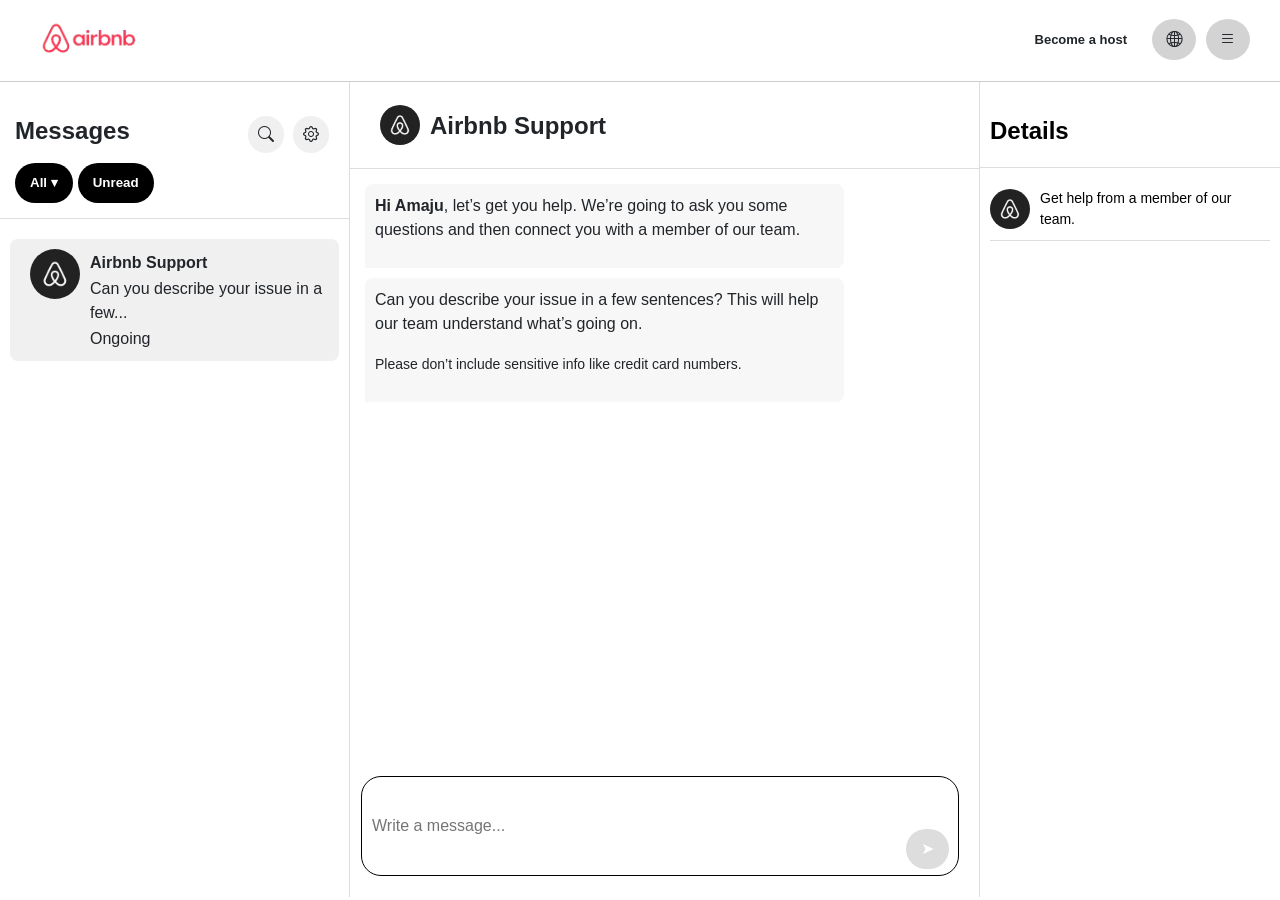
==== contactus.html @ 12680671 "initial commit" ====
<!DOCTYPE html>
<html lang="en">
<head>
    <meta charset="UTF-8">
    <meta name="viewport" content="width=device-width, initial-scale=1.0">
    <title>Contact Us</title>
    <link rel="stylesheet" href="styles.css">
    <link rel="stylesheet" href="https://cdn.jsdelivr.net/npm/bootstrap-icons@1.11.3/font/bootstrap-icons.css">
    <link href="https://cdn.jsdelivr.net/npm/bootstrap@5.3.7/dist/css/bootstrap.min.css" rel="stylesheet" integrity="sha384-LN+7fdVzj6u52u30Kp6M/trliBMCMKTyK833zpbD+pXdCLuTusPj697FH4R/5mcr" crossorigin="anonymous">
    <link rel="shortcut icon" href="images/airbnb-logo-removebg-preview.png" type="image/x-icon">
    <style>
        body{
            font-family: 'Nunito', sans-serif;
        }
        .chat-container {
            display: grid;
            grid-template-columns: 350px 1fr 300px;
            height: calc(100vh - 85px);
            overflow-y: hidden;
        }
        /* Sidebar */
        .sidebar {
            border-right: 1px solid #ddd;
            padding: 10px 0;
            
        }
        .sidebar-header{
            padding: 15px;
            border-bottom: 1px solid #ddd;
        }

        #sidebar-head1{
            display: flex;
            align-items: center;
            margin: 10px 0;
        }
        #sidebar-head1 h4{
            font-weight: bold;
        }

        .right i{ 
            margin-right: 5px;
            padding: 10px;
            border: none;
            background: #f0f0f0;
            border-radius: 20px;
        }

        .sidebar-btn{
            display: flex;
        }

        .filter-btn {
            margin-right: 5px;
            padding: 10px 15px;
            border: none;
            color: white;
            background: #000000;
            border-radius: 20px;
            font-weight: bold;
            font-size: smaller;
        }
        #all{
            position: relative;
        }

        .all-content{
            display: none;
            position: absolute;
            top: 50px;
            left: 0;
            width: 200px;
            background-color: white;
            border: 1px solid lightgray;
            border-radius: 10px;
            padding: 10px;
            box-shadow: 0 1px 6px rgba(0, 0, 0, 0.12), 0 1px 4px rgba(0, 0, 0, 0.24);
        }
        .all-content p{
            padding: 10px;
        }
        .all-content p:hover{
            background-color: #ddd;
        }

        #all.show .all-content{
            display: block;
        }


        .message-list {
            margin-top: 10px;
            padding: 10px;
        }

        .message-title{
            font-weight: bold;
        }

        .message-item {
            display: flex;
            padding: 10px;
            cursor: pointer;
            border-radius: 8px;
        }

        .message-item:hover {
            background: #f5f5f5;
        }

        .message-item.active {
            background: #f0f0f0;
        }

        
        .avatar-icon img{
            width: 50px;
            height: 50px;
            border-radius: 50%;
            margin: 0 10px;
        }

        .message-info p {
            margin: 2px 0;
        }

        /* Chat Section */
        .chat {
            display: flex;
            flex-direction: column;
            border-right: 1px solid #ddd;
        }

        .chat-header {
            display: flex;
            align-items: center;
            padding: 20px;
            border-bottom: 1px solid #ddd;
        }
        .chat-header h4{
            margin-top: 10px;
            font-weight: bold;
        }
        .chat-header img{
            width: 40px;
            height: 40px;
            border-radius: 50%;
            margin: 0 10px;
        }

        .chat-body {
            flex: 1;
            padding: 15px;
            overflow-y: auto;
        }

        .chat-message {
            background: #f7f7f7;
            padding: 10px;
            margin-bottom: 10px;
            border-radius: 8px;
            border-bottom-left-radius: 0;
            width: 80%;
        }

        .chat-input {
            position: relative;
            display: inline-block;
            padding: 1px 10px;
            padding-left: 1px;
            margin: 10px;
            margin-bottom: 20px;
            border-radius: 20px;
        }

        .chat-input input {
            flex: 1;
            padding: 0 10px;
            height: 100px;
            border: 1px solid black;
            border-radius: 20px ;
            color: black;
            width: 100%;
        }
        

        .chat-input button {
            position: absolute;
            bottom: 8px; 
            right: 20px;  
            /* background: #ff385c; */
            background: #ddd;
            color: white;
            border: none;
            border-radius: 20px;
            padding: 5px 15px;
            height: 40px;
            cursor: pointer;
        }
        .chat-input button:hover{
            background: black;
        }

        /* Details */
        .details {
            padding: 15px 0;
            display: flex;
            flex-direction: column;
        }
        .details-header{
            border-bottom: 1px solid #ddd;
            padding: 14px 10px;
        }
        .details-header h4{
            font-weight: bold;
            color: #000000;
        }
        .details-body{
            display: flex;
            align-items: center;
            justify-content: center;
            gap: 10px;
            padding: 10px 0;
            margin: 0 10px;
            border-bottom: 1px solid #ddd;
        }
        .details-body img{
            width: 40px;
            height: 40px;
            border-radius: 50%;
        }
        .details-body p{
            color: #000000;
            margin: auto;
        }
        @media screen and (max-width: 1130px){
            .details{
                display: none;
            }
            .chat-container{
                grid-template-columns: 350px 1fr 0;
            }
        }
        @media screen and (max-width: 745px) {
            nav{
                display: none;
            }
            .sidebar,.details{
                display: none;
            }
            .chat-container{
                height: 100vh;
            }
            .chat{
                height: 100vh;
                width: 100vw;
            }
        }
    </style>
</head>
<body>
    <div id="host-popup">
    <div id="host-content">
        <div id="host-header">
            <span id="closeHost">&times;</span>
        </div>
        <div id="host-body">
            <h2>What would you like to host</h2>
            <div id="options">
                <div id="home-option"><img src="images/home-removebg-preview.png" alt="home logo"><p>Home</p></div>
                <div id="exp-option"><img src="images/experience-removebg-preview.png" alt="experience logo"><p>Experience</p></div>
                <div id="serv-option"><img src="images/services-removebg-preview.png" alt="service logo"><p>Service</p></div>
            </div>
        </div>
        <div id="host-footer">
            <button class="btn btn-secondary" id="next-btn">Next</button>
        </div>
    </div>
</div>
    <nav id="main-nav">
        <div class="nav-con">
        <div class="nav-left">
            <a href="index.html">
                <img src="images/logo-removebg-preview.png" alt="logo">
            </a>
            
        </div>
        
        <div class="nav-right">
            <div class="one">
                <p>Become a host</p>
            </div>
            <div class="two">
                <i class="bi bi-globe2"></i>
            </div>
            <div class="three" id="three">
                <i class="bi bi-list"></i>
                <div id="three-content">
                    <div><a href="helpcenter.html">Help Center</a></div>
                    <hr>
                    <div><a href="">Refer a host</a></div>
                    <div><a href="">Find a host</a></div>
                    <div><a href="">Gift cards</a></div>
                    <hr>
                    <div class="openLogin"><a href="login.html" style="text-decoration: none; color: black;">Login or Sign Up</a></div>
                </div>
            </div>
        </div>
    </div>
   
    </nav>
    
    
    <main class="chat-container">
        <!-- Sidebar -->
        <aside class="sidebar">
            <div class="sidebar-header">
                <div id="sidebar-head1">
                    <h4>Messages</h4>
                    <div class="right">
                        <i class="bi bi-search"></i>
                        <i class="bi bi-gear"></i>
                    </div>
                </div>
                
                <div class="sidebar-btn">
                    <div id="all">
                        <button class="filter-btn">All <span>&blacktriangledown;</span></button>
                        <div class="all-content">
                            <p>All</p>
                            <p>Traveling</p>
                            <p>Support</p>
                        </div>
                    </div>
                    <button class="filter-btn">Unread</button>
                </div>
            </div>
            <div class="message-list">
                <div class="message-item active">
                    <div class="avatar-icon"><img src="images/airbnb-black-logo.png" alt="logo"></div>
                    <div class="message-info">
                        <p class="message-title">Airbnb Support</p>
                        <p class="message-preview">Can you describe your issue in a few...</p>
                        <span class="message-time">Ongoing</span>
                    </div>
                </div>
                
            </div>
        </aside>

        <!-- Chat Area -->
        <section class="chat">
            <div class="chat-header">
                <img src="images/airbnb-black-logo.png" alt="logo">
                <h4>Airbnb Support</h4>
            </div>
            <div class="chat-body">
                <div class="chat-message">
                    <p><strong>Hi Amaju</strong>, let’s get you help. We’re going to ask you some questions and then connect you with a member of our team.</p>
                </div>
                <div class="chat-message">
                    <p>Can you describe your issue in a few sentences? This will help our team understand what’s going on.</p>
                    <p><small>Please don’t include sensitive info like credit card numbers.</small></p>
                </div>
            </div>
            <div class="chat-input">
                <input type="text" placeholder="Write a message...">
                <button class="">➤</button>
            </div>
        </section>

        <!-- Details Panel -->
        <aside class="details">
            <div class="details-header">
                <h4>Details</h4>
            </div>
            <div class="details-body">
                <img src="images/airbnb-black-logo.png" alt="logo">
                <p>Get help from a member of our team.</p>
            </div>
            
        </aside>
    </main>

    <script src="scripts.js"></script>
    <script>
        const showAll = document.querySelector('#all');
            showAll.addEventListener("click", function (e) {
                e.stopPropagation();
                showAll.classList.toggle("show");
            });
            window.addEventListener("click", function () {
                menu[index].classList.remove("show");
            });
    </script>
</body>

</html>
---- styles.css ----
*{
    box-sizing: border-box;
}
html, body {
  overflow-x: hidden;
}

body {
  font-family: 'Segoe UI', sans-serif;
  margin: 20px;
  background: #fdfdfd;
  color: #333;
}


/* LOGIN PAGE */

#login {
  display: none; /*hidden by default */
  position: fixed;
  top: 0; left: 0;
  width: 100%; height: 100%;
  background-color: rgba(0,0,0,0.5);
  z-index: 1000;
  justify-content: center;
  align-items: center;
}

#login-header{
    margin-bottom: 20px; 
    text-align: center;
    padding: 10px 0;
    display: flex;
    gap: 10px;
    align-items: center;
    justify-content: center;
    position: relative;
    border-bottom: 0.5px solid #ccc;
}

#close {
  position: absolute;
  left: 15px;
  top: 0;
  font-size: 20px;
  font-weight: bold;
  cursor: pointer;
}

#login-header h3{
    text-align: center;
}

#login-content {
  background: white;
  border-radius: 30px;
  width: 40%;
  height: 600px;
  text-align: left;
  position: relative;
  /* z-index: 11; */
  box-shadow: 0 10px 25px rgba(0, 0, 0, 0.3);
  /* animation: fadeIn 0.3s ease-in-out; */
}

#login-body{
    padding: 20px 20px;
    padding-bottom: 0;
    height: 85%;
    overflow: auto;
}



.button {
  padding: 10px;
  width: 100%;
  color: #333;
  background-color: white;
  font-size: smaller;
  font-weight: bold;
  border: 1px solid black;
  border-radius: 5px;
  margin-bottom: 10px;

  position: relative;
  display: flex;
  justify-content: center; /* center the text */
  align-items: center;
  padding: 12px 16px;
  cursor: pointer;
  font-family: sans-serif;
}

.button img{
    position: absolute;
    left: 16px;
    width: 25px;
    height: 25px;
}

.small{
    text-align: left;
    font-weight: 500;
}

.divider{
    display: flex;
    gap: 10px;
    align-items: center;
    justify-content: center;
}
.divider hr{
    width: 45%;
}

/* END OF LOGIN PAGE  */

/* POP UP CURRENCY AND LANGUAGE */

#lang-currency-popup {
  display: none; 
  position: fixed;
  top: 0; left: 0;
  width: 100vw; height: 100vh;
  background-color: rgba(0,0,0,0.5);
  z-index: 1000;
  justify-content: center;
  align-items: center;
}

#popup-content {
  background: white;
  border-radius: 20px;
  width: 75%;
  max-height: 90vh;
  height: 600px;
  /* overflow-x: hidden; */
  box-shadow: 0 10px 25px rgba(0, 0, 0, 0.3);
}

#popup-body{
    overflow-y: scroll;
    overflow-x: hidden;
    height: 90%;
}

#popup-header {
  display: flex;
  flex-direction: column;
  padding: 15px 20px;
  padding-bottom: 0;
  border-bottom: 1px solid #ccc;
}

#popup-close {
    padding-left: 10px;
  font-size: 24px;
  cursor: pointer;
}
#popup-nav{
    background-color: white;
}

#popup-nav button {
  margin-right: 10px;
  padding: 10px 20px;
  background: none;
  border: none;
  cursor: pointer;
  color: #888888;
  border-bottom: 2px solid transparent;
}

#popup-nav button.active {
  border-color: black;
  font-weight: bold;
  color: black;
}

.popup-section {
  padding: 20px;
}

.lang-grid {
  display: grid;
  grid-template-columns: repeat(5, 1fr);
  gap: 10px;
  margin: 10px 0;
}

.lang-item {
  padding: 10px 30px;
  border-radius: 5px;
  cursor: pointer;
  transition: background 0.2s;
}

.lang-item:hover {
  background-color: #eee;
}

.currency-grid {
  display: grid;
  grid-template-columns: repeat(5, 1fr);
  gap: 10px;
  margin: 10px 0;
}

.currency-item {
  padding: 10px;
  border-radius: 5px;
  cursor: pointer;
  transition: background 0.2s;
}
.currency-item strong, .lang-item strong{
    font-weight: normal;
    font-size: 16px;
}

.currency-item:hover {
  background-color: #eee;
}

/* END OF POP UP  */

/* BECOME HOST POPUP  */

#host-popup{
  display: none; 
  position: fixed;
  top: 0; left: 0;
  width: 100vw; height: 100vh;
  background-color: rgba(0,0,0,0.5);
  z-index: 1000;
  justify-content: center;
  align-items: center;
}
#host-content{
    background: white;
  border-radius: 10px;
  width: 70%;
  max-height: 90vh;
  overflow-y: auto;
  box-shadow: 0 10px 25px rgba(0, 0, 0, 0.3);
  
}
#host-body{
    display: flex;
    align-items: center;
    justify-content: center;
    flex-direction: column;
}
#options{
    display: flex;
    gap: 10px;
}
#options div{
    width: 300px;
    height: 300px;
    border: 1px solid #ccc;
    border-radius: 20px;
    display: flex;
    align-items: center;
    justify-content: center;
    flex-direction: column;
    gap: 20px;
    margin-top: 50px;
}
#options div.active{
    border: 1px solid black;
}
#options div img{
    width: 120px;
    height: 130px;
}
#options div p{
    font-weight: bold;
}

#host-footer{
    margin: 10px 0;
    padding: 30px;
    position: relative;
    border-top: 1px solid #ccc;
}
#host-footer button{
    position: absolute;
    right: 20px;
    top: 10px;
    bottom: 10px;
    width: 100px;
    
}
#host-footer button.active{
    background-color: black;
}
#host-header{
    position: relative;
    padding: 30px 0;
}
#closeHost{
    position: absolute;
    left: 15px;
    top: 0;
    font-size: 20px;
    font-weight: bold;
    cursor: pointer;
}

/* MAIN BODY  */
#body{
    margin: 20px 30px;
    border-top: #333;
}

#paris, #london{
    margin-bottom: 30px;
}

.gallery-header {
  display: flex;
  justify-content: space-between;
  align-items: center;
  margin-bottom: 15px;
}

.gallery-header h2 {
  margin: 0;
  font-size: 24px;
}

.gallery-controls button {
  background: #aaaaaa;
  color: white;
  border: none;
  padding: 5px;
  padding-top: 0;
  /* width: 30px;
  height: 30px; */
  font-size: 12px;
  font-weight: bold;
  cursor: pointer;
  margin-left: 5px;
  border-radius: 50%;
  transition: background 0.3s;
}

.gallery-controls button:hover {
    background: #888888;
}

.gallery-container {
  display: flex;
  overflow-x: auto;
  gap: 16px;
  scroll-behavior: smooth;
  padding-bottom: 10px;
  scrollbar-width: none;        /* Firefox */
  -ms-overflow-style: none;     /* IE and Edge */
}

.gallery-container::-webkit-scrollbar {
  display: none;                /* Chrome, Safari */
}

.gallery-item {
  flex: 0 0 calc(100% / 6);
  background: white;
  overflow: hidden;

}

.gallery-item img {
  width: 100%;
  height: 170px;
  object-fit: cover;
  display: block;
  border-radius: 12px;
  box-shadow: 0 4px 10px rgba(0,0,0,0.1);
}

.room-info {
  padding: 12px 0;
}

.room-info h3 {
  margin: 0;
  font-family: 'Franklin Gothic Medium', 'Arial Narrow', Arial, sans-serif;
  font-size: 16px;
  font-weight: normal;
  color: #333;
}

.details {
  display: flex;
  /* justify-content: space-between; */
  gap: 10px;
  font-size: 14px;
  color: gray;
  margin-top: 6px;
}

.rating {
  color: gray;
  font-weight: bold;
}

/* END OF BODY  */



/* NAV BAR  */
nav{
    background: #ddd;
    width: 100vw;
}

#originalNavbar {
  background: #f8f8f8;
  position: relative;
  z-index: 1;
  padding: 10px;
}



.nav-container{
    margin-top: 5px;
    position: relative;
    height: auto; 
    width: 100vw; 
    display: flex;
    align-items: center;
    justify-content: space-between;
    padding: 10px 30px;
}
.nav-middle, .icon,.nav-right{
    display: flex;
    align-items: center; 
    gap: 10px;
}

.nav-left img, .icon img{
    height: 40px;         
    width: auto;           
    display: block;
    object-fit: contain;
}

.nav-left,.nav-middle,.nav-right{
    flex: 1;
}

.nav-middle{
    gap: 30px;
    font-family: Arial, sans-serif;
    font-size: 14px;
}

.icon:nth-child(1){
    border-bottom: 3px solid black;
    padding-bottom: 15px;
    font-weight: bolder;
}

.icon:nth-child(2), .icon:nth-child(3){
    color: gray;
    
}

.icon:nth-child(2):hover img, .icon:nth-child(3):hover img{
    transition: height 0.3s ease;
    height: 50px;
}
.icon:nth-child(2):hover,.icon:nth-child(3):hover{
    color: black;
    font-weight: bold;
    cursor: pointer;
}

.nav-right{
    display: flex;
    justify-content: flex-end;
    
}
.nav-right div i{
    border-radius: 50%;
    background: lightgrey;
    padding: 12px 14px;
    font-weight: bolder;
}
.one{
    margin-top: 15px;
}
.one p{
    padding: 10px 15px;
    font-family: Arial, sans-serif;
    font-weight: bolder;
    font-size: 13px;
}
.one p:hover{
    background: lightgray;
    border-radius: 20px;
}

.three{
    position: relative;
}
#three-content{
    display: none;
    position: absolute;
    top: 50px;
    /* left: 0; */
    right: 0;
    width: 200px;
    background-color: white;
    border: 1px solid lightgray;
    border-radius: 10px;
    padding: 10px;
    box-shadow: 0 1px 6px rgba(0, 0, 0, 0.12), 0 1px 4px rgba(0, 0, 0, 0.24);
}
#three-content a{
    text-decoration: none;
    color: black;
    padding: 10px 15px;
    display: block;
    font-family: Arial, sans-serif;
    font-size: 13px;
}
.openLogin{
    font-family: Arial, sans-serif;
    font-size: 13px;
    padding: 10px 15px;
}

#three-content a:hover,.openLogin:hover{
    background: lightgray;
    /* border-radius: 20px; */
}

#three.show #three-content {
      display: block;
}


.nav-right div:hover{
    cursor: pointer;
}

 /* CURVED NAV BAR  */
.curved-nav, .curved-nav-sticky {
    display: flex;
    justify-content: center;
    align-items: center;
    width: fit-content;
    height: fit-content;
    margin: auto;
    padding-top: 0;
    height: 60px;
    text-align: center;
    margin-top: 40px;
    margin-bottom: 40px;
    background-color: white;
    border: 1px solid lightgray;
    border-radius: 50px;
    /* box-shadow: 10px 10px 5px lightgray ; */
    box-shadow: 0 1px 6px rgba(0, 0, 0, 0.12), 0 1px 4px rgba(0, 0, 0, 0.24);
    
}

.nav-item1{
    padding: 13px 0;
    padding-right: 120px;
    padding-left: 30px;
    
    text-align: left;
    /* border-right: 1px solid grey;
    margin: 5px 0; */
    
}


.nav-item1 p, .nav-item2 p, .nav-item3 p,.nav-item4 p {
    margin: 0;
    line-height: 1.2;
    font-family: Arial, sans-serif;
    font-size: smaller;
}



.nav-item2, .nav-item3{
    padding: 13px 0;
    padding-left: 30px;
    padding-right: 70px;
}


  .nav-item4 {
    display: flex;
    align-items: center;
    padding: 10px 30px ;
    padding-right: 5px;
    flex: 1;
    text-align: left;
    
    width: 260px; 
    margin: 0;
  }
  
  .nav-item4-text {
    display: flex;
    flex-direction: column;
    flex: 1;
  }

  .nav-item4-text p {
    margin: 0;
    line-height: 1.2;
  }
  
  
  .nav-item4 i {
    background-color: #ff385c;
    color: #fff;
    border-radius: 50%;
    padding: 15px;
    font-size: 15px;
    display: flex;
    align-items: center;
    justify-content: center;
    width: 40px;
    height: 40px;
    margin: auto;
    margin-left: 100px;
    margin-right: 5px;
    
}

.nav-item4 i:hover{
    cursor: pointer;
}
  

.nav-item1:hover,
.nav-item2:hover,
.nav-item3:hover,
.nav-item4:hover{
    background-color: rgba(128, 128, 128, 0.35);
    border: 1px solid rgba(128, 128, 128, 0.35);
    border-radius: 50px; 
    margin: 0;
}

/*  END OF CURVED NAV BAR  */

/* RESPONSIVE NAV BAR  */
#responsive-nav {
    display: none; /* Hidden by default */
    
}
#resp-nav-header {
    display: flex;
    align-items: center;
    justify-content: center;
    padding-top: 15px;
    /* text-align: center; */
    font-family: Arial, sans-serif;
    font-size: 14px;
    font-weight: bold;
    margin-bottom: 10px;
    border-radius: 30px;
    background-color: white;
    border: 1px solid lightgray;
    box-shadow: 0 1px 6px rgba(0, 0, 0, 0.12), 0 1px 4px rgba(0, 0, 0, 0.24);
}
#resp-nav-item{
    display: flex;
    align-items: center;
    justify-content: center;
    gap: 50px;
    flex: 1;
    padding: 10px;
    margin: 0 20px;
}
#resp-nav-item div {
    display: flex;
    flex-direction: column;
    align-items: center;
    justify-content: center;
    
}
#resp-nav-item img{
    height: 30px; /* Adjust icon size for smaller screens */
    width: auto;
    margin: auto;
}

#resp-nav-item div a {
    text-decoration: none;
    color: black;
    font-family: Arial, sans-serif;
    font-size: 14px;
    font-weight: bold;
    margin-top: 5px;
}
/* RESPONSIVE NAV BAR  */

/* STICKY NAV BAR  */

#sticky-nav {
    display: block;
    position: fixed;
    top: 0;
    left: 0;
    width: 100%;
    background-color: rgb(250, 250, 250);
    z-index: 1000;
    box-shadow: 0 1px 6px rgba(0, 0, 0, 0.12), 0 1px 4px rgba(0, 0, 0, 0.24);
    opacity: 0;
    visibility: hidden;
    transition: opacity 0.4s ease, visibility 0.4s ease;
}

#sticky-nav.show {
    opacity: 1;
    visibility: visible;
}

#resp-sticky{
    display: none; /* Hidden by default */
    position: fixed;
    top: 0;
    left: 0;
    width: 100%;
    background-color: white;
    z-index: 1000;
    height: 100px;
    opacity: 0;
    visibility: hidden;
    transition: opacity 0.4s ease, visibility 0.4s ease;
}

#resp-sticky.show {
    opacity: 1;
    visibility: visible;
}



.nav-con-sticky {
    display: flex;
    align-items: center;
    justify-content: space-between;
    padding: 0 30px;
    
    position: relative;
    height: 80px; 
    width: 100vw; 
    
}

.nav-item-sticky:nth-child(2){
    padding-left: 20px;
    border-left: 1px solid lightgray;
    border-right: 1px solid lightgray;
    padding-right: 20px;
}
.curved-nav-sticky{
    gap: 10px;
    padding: 0;
}

.nav-item-sticky:nth-child(1) img{
    height: 30px;
    width: auto;
    margin-right: 5px;
}

.nav-item-sticky:nth-child(1){
    display: flex;
    align-items: center;
    justify-content: center;
    flex-direction: row;    
    line-height: 1.2;
    margin: 0;
    font-family: Arial, sans-serif;
    font-size: 14px;
    font-weight: bold;
    
}



.nav-item-sticky:nth-child(3){
    display: flex;
    align-items: center;
    padding: 13px 15px ;
    padding-right: 5px;
    flex: 1;
    text-align: left;
    gap: 15px;
    /* width: 260px;  */
    margin: 0; 
}
.nav-item-sticky:nth-child(3) i{

    background-color:#ff385c;
    color: #fff;
    border-radius: 50%;
    padding: 15px;
    font-size: 15px;
    display: flex;
    align-items: center;
    justify-content: center;
    width: 40px;
    height: 40px;
    margin: auto;
    /* margin-left: 100px; */
    margin-right: 5px;

}

.nav-item-sticky p{
    margin: 0;
    font-family: Arial, sans-serif;
    font-size: 14px;
    font-weight: bold;
    text-align: center;
    padding: 5px 0;
}


/*  END OF NAV  */



.grid{
    display: grid;
    grid-template-columns: auto auto auto auto;
    grid-template-rows: auto auto auto auto;
    margin: auto;
    padding-top: 30px ;
}

img{
    width: 100%;
    height: 300px;
    border-radius: 10px;
}

.item{
    margin: 10px;
}

.bold{
    font-weight: bold;
}

.underline{
    text-decoration: underline;
}

.right{
    /* float: right; */
    margin-left: auto;
}




table{
    width: 100%;
    text-align: left;

}
body{
    margin: 0;
}

/* FOOTER  */
.footer{
    background-color: #f3f3f3;
    margin: 0;
    padding: 10px;
    margin-top: 20px;
    width: 100%;
}
.footer div{
    margin-left: 10px;
}
.footer h2{
    margin-left: 10px;
}


.others{
    margin-top: 30px;
}
.others-resp{
    display: none;
    margin: 10px 0;
}
.last{
    background-color: #f3f3f3;
    padding: 10px;
    margin-top: 10px;
}

.last a, .last-resp a{
    padding-left: 5px;
    padding-right: 5px;
    text-decoration: none;
    color: black;
}

.last a:first-child{
    padding-right: 0;
}

.last-resp{
    display: none;
}

.right{
    position: relative;
    float: right;
}

.last a:hover,.last-resp a:hover{
    text-decoration: underline;
}

.others table td:hover,.others-resp table td:hover{
    text-decoration: underline;
    cursor: pointer;
}

.item-unique:hover{
    cursor: pointer;
}

.item-unique p:last-child:hover{
    color: black;
}

.navbar{
    /* display: flex; */
    position: relative;
}

.footer h4{
    margin-left: 30px;
    margin-top: 30px;
}
.nav-item {
    display: inline-block;
    padding: 14px 15px;
    padding-bottom: 0;
    margin: 10px;
    margin-bottom: 0;
    cursor: pointer;
    text-align: center;
}
.nav-item a{
    text-decoration: none;
    color: black;
    font-weight: bold;
}

.nav-item:hover{
    /* background-color: #555; */
    text-decoration: underline;
    
}

.content-container{
    width: 100%;
    min-height: 300px;
    position: relative;
}

.content{
    display: none;
    padding: 20px;
    width: 100%;
    position: absolute;
    top: 0;
    left: 0;
    
}

.unique{
    display: grid;
    grid-template-columns: 1fr 1fr 1fr 1fr 1fr 1fr ;
    grid-template-rows: auto auto auto;
    position: relative;
}


.unique2 .item-unique{
    padding: 10px;
}

/* BOTTOM NAV BAR */

.bottom-nav{
    display: none;
    position: fixed;
    bottom: 0;
    left: 0;
    width: 100%;
    justify-content: space-around;
    padding: 5px 0;
    padding-bottom: 0;
    background-color: white;
    box-shadow: 0 -2px 5px rgba(0, 0, 0, 0.2);
    z-index: 1000;
}

.bn-item a{
    display: flex;
    flex-direction: column;
    align-items: center;
    text-decoration: none;
    color: #888888;
}
.bn-item a i{
    font-size: 20px;
    font-weight: bold;
}
.bn-item a  p{
    font-size: 12px;
}
.bn-item:first-child a{
    color: #ff385c ;
}
.bn-item a:hover{
    color: #ff385c;
}




/* CONTACT US PAGE STYLES */
.nav-con{
    display: flex;
    align-items: center;
    justify-content: space-between;
    padding: 5px 30px;
    width: 100vw; 
}
#main-nav{
    background-color:white ;
    border-bottom: 1px solid #ccc;
}



/* LOGIN PAGE STYLES */

#login-nav{
    position: sticky;
    top: 0;
    z-index: 1000;
    background-color: white;
    border-bottom: 1px solid #ccc;
}

.login-nav-con{
    display: flex;
    align-items: center;
    justify-content: space-between;
    padding: 0 30px;
    width: 100%; 
}

#login-page-header{
    margin-bottom: 20px; 
    text-align: center;
    padding: 10px 0;
    display: flex;
    gap: 10px;
    align-items: center;
    justify-content: center;
    border-bottom: 0.5px solid #ccc;
}


#login-page-header h3{
    text-align: center;
}

.login-page-content {
  background: white;
  border-radius: 10px;
  width: 45%;
  padding: 10px;
  text-align: left;
  margin: auto;
  margin-top: 100px;
  margin-bottom: 300px;
  border: 1px solid #ddd;
  border-radius: 20px;
  
}

#login-page-body{
    padding: 20px 20px;
    height: 100%;
}


.button {
  padding: 10px;
  width: 100%;
  color: #333;
  background-color: white;
  font-size: smaller;
  font-weight: bold;
  border: 1px solid black;
  border-radius: 5px;
  margin-bottom: 10px;

  position: relative;
  display: flex;
  justify-content: center; /* center the text */
  align-items: center;
  padding: 12px 16px;
  cursor: pointer;
  font-family: sans-serif;
}



@media screen and (max-width: 1115px) {
    .gallery-item{
        flex: 0 0 calc(100% / 5);
    }
}

@media screen and (max-width: 950px) {
    .gallery-item{
        flex: 0 0 calc(100% / 4);
    }
}

@media screen and (max-width: 750px) {
    #responsive-nav {
        display: flex;
        flex-direction: column;
        padding: 10px;
    }
    .curved-nav{
        display: none;
    }
    .nav-container{
        display: none;
    }
    .gallery-item{
        flex: 0 0 calc(100% / 2);
    }
    #sticky-nav {
        display: none; /* Hide sticky nav on small screens */
    }

    #resp-sticky{
        display: flex;
        flex-direction: column;
    }
    #resp-sticky #resp-nav-header {
        width: 90%;
        height: 45px;
        margin: auto;
        margin-top: 10px ;
    }
    #resp-sticky #resp-nav-header h3{
        font-size: 12px;
    }
    #resp-nav-item{
        gap: 150px;
        
    }
    #resp-nav-item div a{
        color: rgb(145, 145, 145);
        font-weight: normal;
    }
    #resp-nav-item div:nth-child(1){
        padding: 0 5px;
        padding-bottom: 5px;
        border-bottom: 4px solid black;
    }
    #resp-nav-item div:nth-child(1) a{
        color: black;
        font-weight: bold;
    }
    #resp-nav-item div:hover{
        border-bottom: 4px solid black;
    }
    #resp-nav-item div:hover a{
        color: black;
        font-weight: bold;
    }

    /* MEDIA QUERY FOR FOOTER */
    .unique{
        display: grid;
        grid-template-columns: 1fr 1fr;
        grid-template-rows: auto;
        position: relative;
    }
    .others{
        display: none;
    }
    .others-resp{
        display: block;
    }

    .last{
        display: none;
    }
    .last-resp{
        display: block;
        padding-bottom: 100px;
    }

    .bottom-nav{
        display: flex;
    }

}
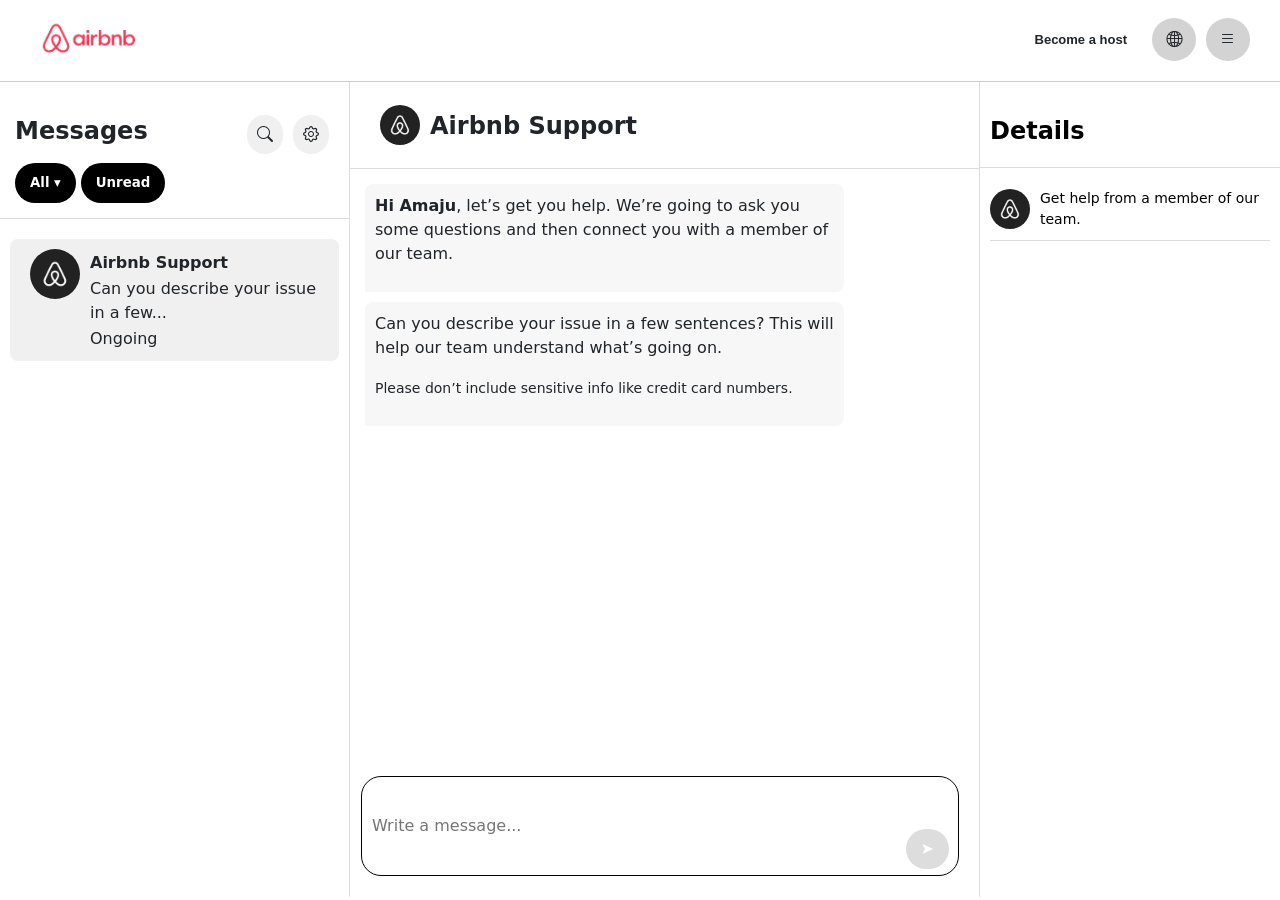
==== commit e42aae52: "Rearranged the styles into separate files" ====
--- a/contactus.html
+++ b/contactus.html
@@ -5,257 +5,12 @@
     <meta name="viewport" content="width=device-width, initial-scale=1.0">
     <title>Contact Us</title>
     <link rel="stylesheet" href="styles.css">
+    <link rel="stylesheet" href="contactus.css">
     <link rel="stylesheet" href="https://cdn.jsdelivr.net/npm/bootstrap-icons@1.11.3/font/bootstrap-icons.css">
     <link href="https://cdn.jsdelivr.net/npm/bootstrap@5.3.7/dist/css/bootstrap.min.css" rel="stylesheet" integrity="sha384-LN+7fdVzj6u52u30Kp6M/trliBMCMKTyK833zpbD+pXdCLuTusPj697FH4R/5mcr" crossorigin="anonymous">
     <link rel="shortcut icon" href="images/airbnb-logo-removebg-preview.png" type="image/x-icon">
     <style>
-        body{
-            font-family: 'Nunito', sans-serif;
-        }
-        .chat-container {
-            display: grid;
-            grid-template-columns: 350px 1fr 300px;
-            height: calc(100vh - 85px);
-            overflow-y: hidden;
-        }
-        /* Sidebar */
-        .sidebar {
-            border-right: 1px solid #ddd;
-            padding: 10px 0;
-            
-        }
-        .sidebar-header{
-            padding: 15px;
-            border-bottom: 1px solid #ddd;
-        }
-
-        #sidebar-head1{
-            display: flex;
-            align-items: center;
-            margin: 10px 0;
-        }
-        #sidebar-head1 h4{
-            font-weight: bold;
-        }
-
-        .right i{ 
-            margin-right: 5px;
-            padding: 10px;
-            border: none;
-            background: #f0f0f0;
-            border-radius: 20px;
-        }
-
-        .sidebar-btn{
-            display: flex;
-        }
-
-        .filter-btn {
-            margin-right: 5px;
-            padding: 10px 15px;
-            border: none;
-            color: white;
-            background: #000000;
-            border-radius: 20px;
-            font-weight: bold;
-            font-size: smaller;
-        }
-        #all{
-            position: relative;
-        }
-
-        .all-content{
-            display: none;
-            position: absolute;
-            top: 50px;
-            left: 0;
-            width: 200px;
-            background-color: white;
-            border: 1px solid lightgray;
-            border-radius: 10px;
-            padding: 10px;
-            box-shadow: 0 1px 6px rgba(0, 0, 0, 0.12), 0 1px 4px rgba(0, 0, 0, 0.24);
-        }
-        .all-content p{
-            padding: 10px;
-        }
-        .all-content p:hover{
-            background-color: #ddd;
-        }
-
-        #all.show .all-content{
-            display: block;
-        }
-
-
-        .message-list {
-            margin-top: 10px;
-            padding: 10px;
-        }
-
-        .message-title{
-            font-weight: bold;
-        }
-
-        .message-item {
-            display: flex;
-            padding: 10px;
-            cursor: pointer;
-            border-radius: 8px;
-        }
-
-        .message-item:hover {
-            background: #f5f5f5;
-        }
-
-        .message-item.active {
-            background: #f0f0f0;
-        }
-
         
-        .avatar-icon img{
-            width: 50px;
-            height: 50px;
-            border-radius: 50%;
-            margin: 0 10px;
-        }
-
-        .message-info p {
-            margin: 2px 0;
-        }
-
-        /* Chat Section */
-        .chat {
-            display: flex;
-            flex-direction: column;
-            border-right: 1px solid #ddd;
-        }
-
-        .chat-header {
-            display: flex;
-            align-items: center;
-            padding: 20px;
-            border-bottom: 1px solid #ddd;
-        }
-        .chat-header h4{
-            margin-top: 10px;
-            font-weight: bold;
-        }
-        .chat-header img{
-            width: 40px;
-            height: 40px;
-            border-radius: 50%;
-            margin: 0 10px;
-        }
-
-        .chat-body {
-            flex: 1;
-            padding: 15px;
-            overflow-y: auto;
-        }
-
-        .chat-message {
-            background: #f7f7f7;
-            padding: 10px;
-            margin-bottom: 10px;
-            border-radius: 8px;
-            border-bottom-left-radius: 0;
-            width: 80%;
-        }
-
-        .chat-input {
-            position: relative;
-            display: inline-block;
-            padding: 1px 10px;
-            padding-left: 1px;
-            margin: 10px;
-            margin-bottom: 20px;
-            border-radius: 20px;
-        }
-
-        .chat-input input {
-            flex: 1;
-            padding: 0 10px;
-            height: 100px;
-            border: 1px solid black;
-            border-radius: 20px ;
-            color: black;
-            width: 100%;
-        }
-        
-
-        .chat-input button {
-            position: absolute;
-            bottom: 8px; 
-            right: 20px;  
-            /* background: #ff385c; */
-            background: #ddd;
-            color: white;
-            border: none;
-            border-radius: 20px;
-            padding: 5px 15px;
-            height: 40px;
-            cursor: pointer;
-        }
-        .chat-input button:hover{
-            background: black;
-        }
-
-        /* Details */
-        .details {
-            padding: 15px 0;
-            display: flex;
-            flex-direction: column;
-        }
-        .details-header{
-            border-bottom: 1px solid #ddd;
-            padding: 14px 10px;
-        }
-        .details-header h4{
-            font-weight: bold;
-            color: #000000;
-        }
-        .details-body{
-            display: flex;
-            align-items: center;
-            justify-content: center;
-            gap: 10px;
-            padding: 10px 0;
-            margin: 0 10px;
-            border-bottom: 1px solid #ddd;
-        }
-        .details-body img{
-            width: 40px;
-            height: 40px;
-            border-radius: 50%;
-        }
-        .details-body p{
-            color: #000000;
-            margin: auto;
-        }
-        @media screen and (max-width: 1130px){
-            .details{
-                display: none;
-            }
-            .chat-container{
-                grid-template-columns: 350px 1fr 0;
-            }
-        }
-        @media screen and (max-width: 745px) {
-            nav{
-                display: none;
-            }
-            .sidebar,.details{
-                display: none;
-            }
-            .chat-container{
-                height: 100vh;
-            }
-            .chat{
-                height: 100vh;
-                width: 100vw;
-            }
-        }
     </style>
 </head>
 <body>
--- a/styles.css
+++ b/styles.css
@@ -58,9 +58,7 @@
   height: 600px;
   text-align: left;
   position: relative;
-  /* z-index: 11; */
   box-shadow: 0 10px 25px rgba(0, 0, 0, 0.3);
-  /* animation: fadeIn 0.3s ease-in-out; */
 }
 
 #login-body{
@@ -82,7 +80,6 @@
   border: 1px solid black;
   border-radius: 5px;
   margin-bottom: 10px;
-
   position: relative;
   display: flex;
   justify-content: center; /* center the text */
@@ -336,8 +333,6 @@
   border: none;
   padding: 5px;
   padding-top: 0;
-  /* width: 30px;
-  height: 30px; */
   font-size: 12px;
   font-weight: bold;
   cursor: pointer;
@@ -394,7 +389,6 @@
 
 .details {
   display: flex;
-  /* justify-content: space-between; */
   gap: 10px;
   font-size: 14px;
   color: gray;
@@ -511,7 +505,6 @@
     display: none;
     position: absolute;
     top: 50px;
-    /* left: 0; */
     right: 0;
     width: 200px;
     background-color: white;
@@ -564,7 +557,6 @@
     background-color: white;
     border: 1px solid lightgray;
     border-radius: 50px;
-    /* box-shadow: 10px 10px 5px lightgray ; */
     box-shadow: 0 1px 6px rgba(0, 0, 0, 0.12), 0 1px 4px rgba(0, 0, 0, 0.24);
     
 }
@@ -573,11 +565,7 @@
     padding: 13px 0;
     padding-right: 120px;
     padding-left: 30px;
-    
     text-align: left;
-    /* border-right: 1px solid grey;
-    margin: 5px 0; */
-    
 }
 
 
@@ -604,7 +592,6 @@
     padding-right: 5px;
     flex: 1;
     text-align: left;
-    
     width: 260px; 
     margin: 0;
   }
@@ -665,7 +652,6 @@
     align-items: center;
     justify-content: center;
     padding-top: 15px;
-    /* text-align: center; */
     font-family: Arial, sans-serif;
     font-size: 14px;
     font-weight: bold;
@@ -692,7 +678,7 @@
     
 }
 #resp-nav-item img{
-    height: 30px; /* Adjust icon size for smaller screens */
+    height: 30px; 
     width: auto;
     margin: auto;
 }
@@ -754,7 +740,6 @@
     align-items: center;
     justify-content: space-between;
     padding: 0 30px;
-    
     position: relative;
     height: 80px; 
     width: 100vw; 
@@ -801,7 +786,6 @@
     flex: 1;
     text-align: left;
     gap: 15px;
-    /* width: 260px;  */
     margin: 0; 
 }
 .nav-item-sticky:nth-child(3) i{
@@ -817,7 +801,6 @@
     width: 40px;
     height: 40px;
     margin: auto;
-    /* margin-left: 100px; */
     margin-right: 5px;
 
 }
@@ -863,12 +846,8 @@
 }
 
 .right{
-    /* float: right; */
     margin-left: auto;
 }
-
-
-
 
 table{
     width: 100%;
@@ -946,7 +925,6 @@
 }
 
 .navbar{
-    /* display: flex; */
     position: relative;
 }
 
@@ -970,9 +948,7 @@
 }
 
 .nav-item:hover{
-    /* background-color: #555; */
     text-decoration: underline;
-    
 }
 
 .content-container{
@@ -1040,99 +1016,7 @@
     color: #ff385c;
 }
 
-
-
-
-/* CONTACT US PAGE STYLES */
-.nav-con{
-    display: flex;
-    align-items: center;
-    justify-content: space-between;
-    padding: 5px 30px;
-    width: 100vw; 
-}
-#main-nav{
-    background-color:white ;
-    border-bottom: 1px solid #ccc;
-}
-
-
-
-/* LOGIN PAGE STYLES */
-
-#login-nav{
-    position: sticky;
-    top: 0;
-    z-index: 1000;
-    background-color: white;
-    border-bottom: 1px solid #ccc;
-}
-
-.login-nav-con{
-    display: flex;
-    align-items: center;
-    justify-content: space-between;
-    padding: 0 30px;
-    width: 100%; 
-}
-
-#login-page-header{
-    margin-bottom: 20px; 
-    text-align: center;
-    padding: 10px 0;
-    display: flex;
-    gap: 10px;
-    align-items: center;
-    justify-content: center;
-    border-bottom: 0.5px solid #ccc;
-}
-
-
-#login-page-header h3{
-    text-align: center;
-}
-
-.login-page-content {
-  background: white;
-  border-radius: 10px;
-  width: 45%;
-  padding: 10px;
-  text-align: left;
-  margin: auto;
-  margin-top: 100px;
-  margin-bottom: 300px;
-  border: 1px solid #ddd;
-  border-radius: 20px;
-  
-}
-
-#login-page-body{
-    padding: 20px 20px;
-    height: 100%;
-}
-
-
-.button {
-  padding: 10px;
-  width: 100%;
-  color: #333;
-  background-color: white;
-  font-size: smaller;
-  font-weight: bold;
-  border: 1px solid black;
-  border-radius: 5px;
-  margin-bottom: 10px;
-
-  position: relative;
-  display: flex;
-  justify-content: center; /* center the text */
-  align-items: center;
-  padding: 12px 16px;
-  cursor: pointer;
-  font-family: sans-serif;
-}
-
-
+/* MEDIA QUERIES FOR RESPONSIVENESS */
 
 @media screen and (max-width: 1115px) {
     .gallery-item{
--- a/contactus.css
+++ b/contactus.css
@@ -0,0 +1,259 @@
+        body{
+            font-family: 'Nunito', sans-serif;
+        }
+
+        /* CONTACT US PAGE STYLES */
+        .nav-con{
+            display: flex;
+            align-items: center;
+            justify-content: space-between;
+            padding: 5px 30px;
+            width: 100vw; 
+        }
+        #main-nav{
+            background-color:white ;
+            border-bottom: 1px solid #ccc;
+        }
+        .chat-container {
+            display: grid;
+            grid-template-columns: 350px 1fr 300px;
+            height: calc(100vh - 85px);
+            overflow-y: hidden;
+        }
+        /* Sidebar */
+        .sidebar {
+            border-right: 1px solid #ddd;
+            padding: 10px 0;
+            
+        }
+        .sidebar-header{
+            padding: 15px;
+            border-bottom: 1px solid #ddd;
+        }
+
+        #sidebar-head1{
+            display: flex;
+            align-items: center;
+            margin: 10px 0;
+        }
+        #sidebar-head1 h4{
+            font-weight: bold;
+        }
+
+        .right i{ 
+            margin-right: 5px;
+            padding: 10px;
+            border: none;
+            background: #f0f0f0;
+            border-radius: 20px;
+        }
+
+        .sidebar-btn{
+            display: flex;
+        }
+
+        .filter-btn {
+            margin-right: 5px;
+            padding: 10px 15px;
+            border: none;
+            color: white;
+            background: #000000;
+            border-radius: 20px;
+            font-weight: bold;
+            font-size: smaller;
+        }
+        #all{
+            position: relative;
+        }
+
+        .all-content{
+            display: none;
+            position: absolute;
+            top: 50px;
+            left: 0;
+            width: 200px;
+            background-color: white;
+            border: 1px solid lightgray;
+            border-radius: 10px;
+            padding: 10px;
+            box-shadow: 0 1px 6px rgba(0, 0, 0, 0.12), 0 1px 4px rgba(0, 0, 0, 0.24);
+        }
+        .all-content p{
+            padding: 10px;
+        }
+        .all-content p:hover{
+            background-color: #ddd;
+        }
+
+        #all.show .all-content{
+            display: block;
+        }
+
+
+        .message-list {
+            margin-top: 10px;
+            padding: 10px;
+        }
+
+        .message-title{
+            font-weight: bold;
+        }
+
+        .message-item {
+            display: flex;
+            padding: 10px;
+            cursor: pointer;
+            border-radius: 8px;
+        }
+
+        .message-item:hover {
+            background: #f5f5f5;
+        }
+
+        .message-item.active {
+            background: #f0f0f0;
+        }
+
+        
+        .avatar-icon img{
+            width: 50px;
+            height: 50px;
+            border-radius: 50%;
+            margin: 0 10px;
+        }
+
+        .message-info p {
+            margin: 2px 0;
+        }
+
+        /* Chat Section */
+        .chat {
+            display: flex;
+            flex-direction: column;
+            border-right: 1px solid #ddd;
+        }
+
+        .chat-header {
+            display: flex;
+            align-items: center;
+            padding: 20px;
+            border-bottom: 1px solid #ddd;
+        }
+        .chat-header h4{
+            margin-top: 10px;
+            font-weight: bold;
+        }
+        .chat-header img{
+            width: 40px;
+            height: 40px;
+            border-radius: 50%;
+            margin: 0 10px;
+        }
+
+        .chat-body {
+            flex: 1;
+            padding: 15px;
+            overflow-y: auto;
+        }
+
+        .chat-message {
+            background: #f7f7f7;
+            padding: 10px;
+            margin-bottom: 10px;
+            border-radius: 8px;
+            border-bottom-left-radius: 0;
+            width: 80%;
+        }
+
+        .chat-input {
+            position: relative;
+            display: inline-block;
+            padding: 1px 10px;
+            padding-left: 1px;
+            margin: 10px;
+            margin-bottom: 20px;
+            border-radius: 20px;
+        }
+
+        .chat-input input {
+            flex: 1;
+            padding: 0 10px;
+            height: 100px;
+            border: 1px solid black;
+            border-radius: 20px ;
+            color: black;
+            width: 100%;
+        }
+        
+
+        .chat-input button {
+            position: absolute;
+            bottom: 8px; 
+            right: 20px;  
+            background: #ddd;
+            color: white;
+            border: none;
+            border-radius: 20px;
+            padding: 5px 15px;
+            height: 40px;
+            cursor: pointer;
+        }
+        .chat-input button:hover{
+            background: black;
+        }
+
+        /* Details */
+        .details {
+            padding: 15px 0;
+            display: flex;
+            flex-direction: column;
+        }
+        .details-header{
+            border-bottom: 1px solid #ddd;
+            padding: 14px 10px;
+        }
+        .details-header h4{
+            font-weight: bold;
+            color: #000000;
+        }
+        .details-body{
+            display: flex;
+            align-items: center;
+            justify-content: center;
+            gap: 10px;
+            padding: 10px 0;
+            margin: 0 10px;
+            border-bottom: 1px solid #ddd;
+        }
+        .details-body img{
+            width: 40px;
+            height: 40px;
+            border-radius: 50%;
+        }
+        .details-body p{
+            color: #000000;
+            margin: auto;
+        }
+        @media screen and (max-width: 1130px){
+            .details{
+                display: none;
+            }
+            .chat-container{
+                grid-template-columns: 350px 1fr 0;
+            }
+        }
+        @media screen and (max-width: 745px) {
+            nav{
+                display: none;
+            }
+            .sidebar,.details{
+                display: none;
+            }
+            .chat-container{
+                height: 100vh;
+            }
+            .chat{
+                height: 100vh;
+                width: 100vw;
+            }
+        }
